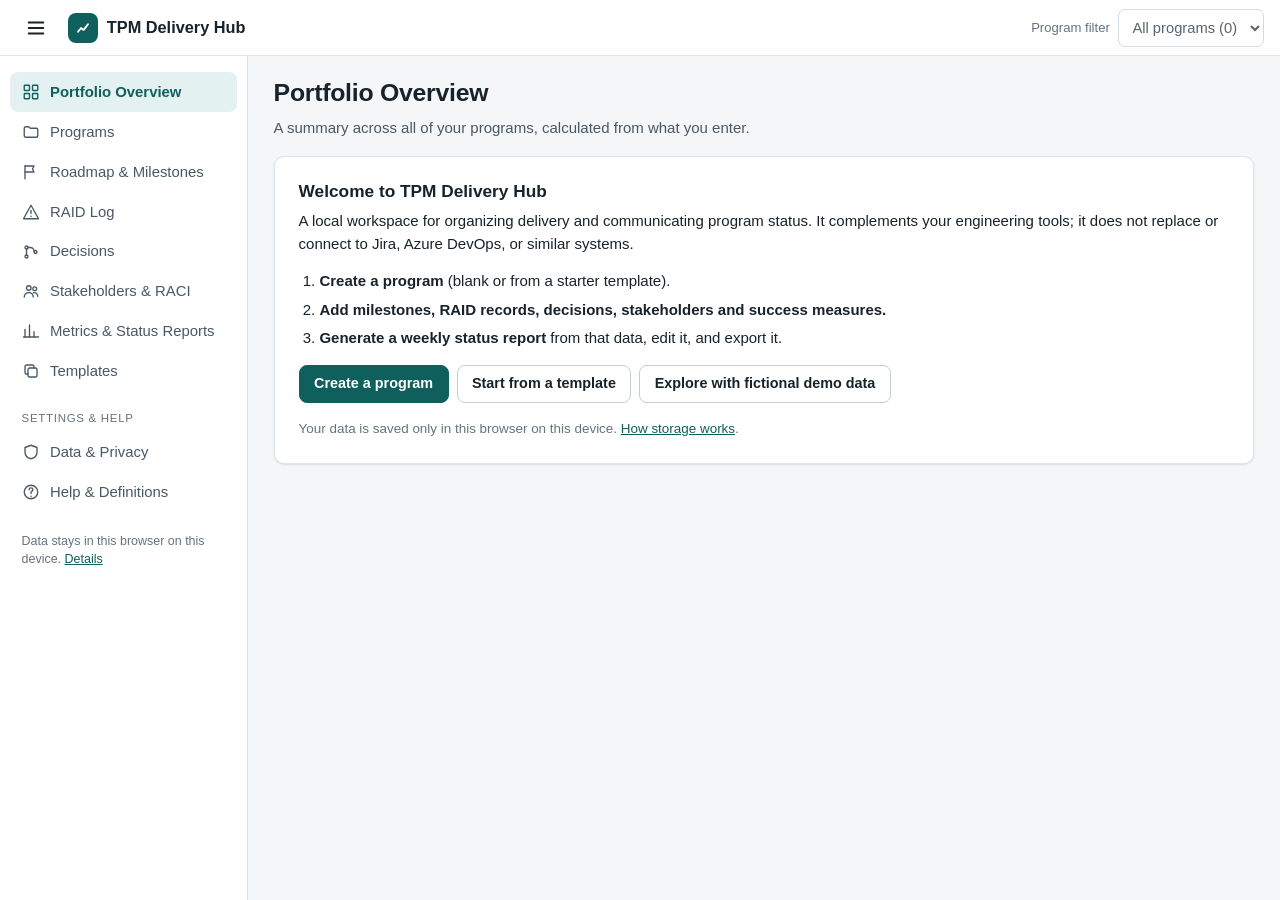
==== tpm-delivery-hub/index.html @ 1f836da0 "Add TPM Delivery Hub app Co-Authored-By: Claude Opus 5.5 <noreply@anthropic.com> Claude-Session: htt" ====
<!doctype html>
<html lang="en">
<head>
  <meta charset="utf-8">
  <meta name="viewport" content="width=device-width, initial-scale=1">
  <meta name="description" content="TPM Delivery Hub: a local-first command center for Technical Program Managers.">
  <meta http-equiv="Content-Security-Policy" content="default-src 'self'; script-src 'self'; style-src 'self'; img-src 'self' data:; connect-src 'none'; object-src 'none'; base-uri 'none'; form-action 'none'">
  <title>TPM Delivery Hub</title>
  <link rel="icon" href="data:image/svg+xml,%3Csvg xmlns='http://www.w3.org/2000/svg' viewBox='0 0 32 32'%3E%3Crect width='32' height='32' rx='7' fill='%230f5f5c'/%3E%3Cpath d='M8 22l5-6 4 3 7-9' stroke='white' stroke-width='3' fill='none' stroke-linecap='round' stroke-linejoin='round'/%3E%3C/svg%3E">
  <link rel="stylesheet" href="css/styles.css">
</head>
<body>
  <a class="skip-link" href="#main">Skip to main content</a>

  <header class="topbar">
    <button class="icon-btn menu-btn" type="button" data-action="nav-toggle" aria-controls="sidebar" aria-expanded="false" aria-label="Open navigation">
      <svg viewBox="0 0 24 24" aria-hidden="true"><path d="M4 6h16M4 12h16M4 18h16"/></svg>
    </button>
    <a class="brand" href="#/overview" aria-label="TPM Delivery Hub home">
      <span class="brand-mark" aria-hidden="true"><svg viewBox="0 0 32 32"><path d="M8 22l5-6 4 3 7-9"/></svg></span>
      <span class="brand-text">TPM Delivery Hub</span>
    </a>
    <div class="focus-picker">
      <label for="focus-select">Program filter</label>
      <select id="focus-select"></select>
    </div>
  </header>

  <div class="layout">
    <nav id="sidebar" class="sidebar" aria-label="Main">
      <ul class="nav-list" id="nav-main"></ul>
      <p class="nav-heading">Settings &amp; help</p>
      <ul class="nav-list" id="nav-secondary"></ul>
      <p class="nav-foot">Data stays in this browser on this device. <a href="#/data">Details</a></p>
    </nav>
    <div class="scrim" data-action="nav-close" hidden></div>

    <div class="content">
      <div id="banners"></div>
      <main id="main" tabindex="-1"></main>
    </div>
  </div>

  <dialog id="modal" class="modal"></dialog>
  <div id="toast" class="toast" role="status" aria-live="polite"></div>
  <div id="print-area" aria-hidden="true"></div>

  <input type="file" id="file-json" accept=".json,application/json" hidden>
  <input type="file" id="file-csv" accept=".csv,text/csv" hidden>

  <noscript><p class="noscript">TPM Delivery Hub needs JavaScript enabled.</p></noscript>
  <script type="module" src="js/app.js"></script>
</body>
</html>
---- tpm-delivery-hub/css/styles.css ----
/* TPM Delivery Hub — single stylesheet. System fonts only (no external requests). */
:root {
  --bg: #f4f6f8;
  --surface: #ffffff;
  --surface-2: #f8fafb;
  --border: #dde3e8;
  --border-strong: #c3ccd4;
  --text: #17222b;
  --text-2: #4a5864;
  --muted: #66737e;
  --accent: #0f5f5c;
  --accent-hover: #0b4a47;
  --accent-soft: #e3f1f0;
  --focus: #1a73e8;
  --ok: #17663a; --ok-bg: #e4f4ea;
  --warn: #8a5300; --warn-bg: #fdf1dc;
  --bad: #b3261e; --bad-bg: #fce8e6;
  --info: #1c5a9c; --info-bg: #e5effa;
  --neutral-bg: #edf0f3;
  --demo: #5b3fa0; --demo-bg: #efe9fb;
  --radius: 10px;
  --shadow: 0 1px 2px rgba(16, 24, 32, .06), 0 1px 3px rgba(16, 24, 32, .05);
  --sidebar-w: 248px;
  --topbar-h: 56px;
  --font: -apple-system, BlinkMacSystemFont, "Segoe UI", Roboto, "Helvetica Neue", Arial, sans-serif;
  --on-accent: #ffffff; --on-bad: #ffffff;
  --mono: ui-monospace, SFMono-Regular, Menlo, Consolas, monospace;
  color-scheme: light;
}
@media (prefers-color-scheme: dark) {
  :root:not([data-theme="light"]) {
    --bg: #0f1418; --surface: #161d22; --surface-2: #1b242a; --border: #2a353d; --border-strong: #3a4751;
    --text: #e6ecf0; --text-2: #b9c5cd; --muted: #93a1ab;
    --accent: #4fb3ac; --accent-hover: #6cc6bf; --accent-soft: #173533; --focus: #8ab4f8;
    --ok: #7fd49c; --ok-bg: #173324; --warn: #f2c26b; --warn-bg: #3a2c12; --bad: #f4a29b; --bad-bg: #3d1b19;
    --info: #9cc4f2; --info-bg: #182a3f; --neutral-bg: #242f37; --demo: #c4b1f2; --demo-bg: #2a2140;
    --shadow: none; color-scheme: dark;
    --on-accent: #0b1214; --on-bad: #1a0b0a;
  }
}
:root[data-theme="dark"] {
    --bg: #0f1418; --surface: #161d22; --surface-2: #1b242a; --border: #2a353d; --border-strong: #3a4751;
    --text: #e6ecf0; --text-2: #b9c5cd; --muted: #93a1ab;
    --accent: #4fb3ac; --accent-hover: #6cc6bf; --accent-soft: #173533; --focus: #8ab4f8;
    --ok: #7fd49c; --ok-bg: #173324; --warn: #f2c26b; --warn-bg: #3a2c12; --bad: #f4a29b; --bad-bg: #3d1b19;
    --info: #9cc4f2; --info-bg: #182a3f; --neutral-bg: #242f37; --demo: #c4b1f2; --demo-bg: #2a2140;
    --shadow: none; color-scheme: dark;
    --on-accent: #0b1214; --on-bad: #1a0b0a;
}

* { box-sizing: border-box; }
html { -webkit-text-size-adjust: 100%; }
body { margin: 0; font-family: var(--font); font-size: 15px; line-height: 1.5; color: var(--text); background: var(--bg); }
a { color: var(--accent); }
a:hover { color: var(--accent-hover); }
h1, h2, h3 { line-height: 1.25; margin: 0 0 .5rem; }
h1 { font-size: 1.55rem; font-weight: 700; letter-spacing: -.01em; }
h2 { font-size: 1.08rem; font-weight: 650; }
.h-sm { font-size: .82rem; text-transform: uppercase; letter-spacing: .04em; color: var(--muted); margin: .9rem 0 .25rem; }
p { margin: 0 0 .6rem; }
code { font-family: var(--mono); font-size: .85em; background: var(--neutral-bg); padding: .05em .35em; border-radius: 4px; }
:focus-visible { outline: 3px solid var(--focus); outline-offset: 2px; }
.sr-only { position: absolute !important; width: 1px; height: 1px; overflow: hidden; clip: rect(0 0 0 0); white-space: nowrap; }
.skip-link { position: absolute; left: -999px; top: 8px; z-index: 100; background: var(--surface); padding: .5rem .8rem; border-radius: 6px; }
.skip-link:focus { left: 8px; }
.small { font-size: .84rem; }
.muted { color: var(--muted); }
.ne { color: var(--muted); font-style: italic; }
.text-bad { color: var(--bad); }
.text-warn { color: var(--warn); }
.strong { font-weight: 600; }
.lbl { font-weight: 600; color: var(--text-2); }
.noscript { padding: 2rem; }

/* ---------- Top bar & layout ---------- */
.topbar {
  position: sticky; top: env(safe-area-inset-top, 0px); z-index: 30; height: var(--topbar-h);
  display: flex; align-items: center; gap: .75rem; padding: 0 1rem;
  background: var(--surface); border-bottom: 1px solid var(--border);
}
.brand { display: flex; align-items: center; gap: .55rem; text-decoration: none; color: var(--text); font-weight: 700; font-size: 1.02rem; white-space: nowrap; }
.brand-mark { width: 30px; height: 30px; border-radius: 8px; background: var(--accent); display: grid; place-items: center; }
.brand-mark svg { width: 20px; height: 20px; fill: none; stroke: var(--on-accent); stroke-width: 3; stroke-linecap: round; stroke-linejoin: round; }
.focus-picker { margin-left: auto; display: flex; align-items: center; gap: .5rem; min-width: 0; }
.focus-picker label { font-size: .82rem; color: var(--muted); white-space: nowrap; }
.focus-picker select { max-width: 320px; }
.menu-btn { display: none; }

.layout { display: flex; min-height: calc(100vh - var(--topbar-h)); }
.sidebar {
  width: var(--sidebar-w); flex: 0 0 var(--sidebar-w);
  background: var(--surface); border-right: 1px solid var(--border);
  padding: 1rem .65rem; position: sticky; top: var(--topbar-h); height: calc(100vh - var(--topbar-h)); overflow-y: auto;
}
.nav-list { list-style: none; margin: 0; padding: 0; }
.nav-link {
  display: flex; align-items: center; gap: .65rem; padding: .55rem .7rem; border-radius: 8px;
  color: var(--text-2); text-decoration: none; font-weight: 520; font-size: .93rem;
}
.nav-link svg { width: 18px; height: 18px; flex: none; fill: none; stroke: currentColor; stroke-width: 1.8; stroke-linecap: round; stroke-linejoin: round; }
.nav-link:hover { background: var(--surface-2); color: var(--text); }
.nav-link[aria-current="page"] { background: var(--accent-soft); color: var(--accent); font-weight: 650; }
.nav-heading { margin: 1.2rem .7rem .3rem; font-size: .72rem; text-transform: uppercase; letter-spacing: .06em; color: var(--muted); }
.nav-foot { margin: 1.2rem .7rem 0; font-size: .78rem; color: var(--muted); }
.scrim { display: none; }

.content { flex: 1; min-width: 0; }
main { padding: 1.4rem 1.6rem 3rem; max-width: 1400px; }
main:focus { outline: none; }
main h1:focus { outline: none; }

/* ---------- Banners ---------- */
.banner { display: flex; align-items: center; justify-content: space-between; gap: 1rem; flex-wrap: wrap; padding: .6rem 1.6rem; font-size: .9rem; border-bottom: 1px solid var(--border); }
.banner.demo { background: var(--demo-bg); color: var(--text); }
.banner.bad { background: var(--bad-bg); color: var(--bad); }

/* ---------- Page header ---------- */
.page-head { display: flex; align-items: flex-start; justify-content: space-between; gap: 1rem; flex-wrap: wrap; margin-bottom: 1rem; }
.page-sub { color: var(--text-2); margin: .2rem 0 0; max-width: 70ch; }
.page-actions, .btn-row { display: flex; flex-wrap: wrap; gap: .5rem; align-items: center; }
.breadcrumb { font-size: .85rem; color: var(--muted); margin-top: -.5rem; }
.focus-note { background: var(--info-bg); color: var(--text); border-radius: 8px; padding: .5rem .8rem; font-size: .9rem; }
.callout { background: var(--accent-soft); border-left: 4px solid var(--accent); border-radius: 6px; padding: .7rem .9rem; margin-bottom: 1rem; font-size: .92rem; }

/* ---------- Buttons ---------- */
.btn {
  display: inline-flex; align-items: center; justify-content: center; gap: .35rem;
  min-height: 38px; padding: .45rem .9rem; border-radius: 8px; border: 1px solid var(--border-strong);
  background: var(--surface); color: var(--text); font: inherit; font-weight: 600; font-size: .9rem;
  cursor: pointer; text-decoration: none; white-space: nowrap;
}
.btn:hover { background: var(--surface-2); color: var(--text); }
.btn.primary { background: var(--accent); border-color: var(--accent); color: var(--on-accent); }
.btn.primary:hover { background: var(--accent-hover); border-color: var(--accent-hover); color: var(--on-accent); }
.btn.ghost { background: transparent; }
.btn.danger { background: var(--bad); border-color: var(--bad); color: var(--on-bad); }
.btn.danger-ghost { background: transparent; color: var(--bad); border-color: transparent; }
.btn.danger-ghost:hover { background: var(--bad-bg); color: var(--bad); }
.btn.small { min-height: 32px; padding: .3rem .65rem; font-size: .84rem; }
.icon-btn { display: inline-grid; place-items: center; width: 40px; height: 40px; border: 0; background: transparent; color: var(--text); border-radius: 8px; cursor: pointer; }
.icon-btn:hover { background: var(--surface-2); }
.icon-btn svg { width: 22px; height: 22px; fill: none; stroke: currentColor; stroke-width: 2; stroke-linecap: round; }
.link, .link-btn { background: none; border: 0; padding: 0; color: var(--accent); font: inherit; cursor: pointer; text-align: left; text-decoration: underline; text-decoration-color: transparent; text-underline-offset: 2px; }
.link:hover, .link-btn:hover { text-decoration-color: currentColor; }
.link-btn { text-decoration: underline; }

/* ---------- Cards & grids ---------- */
.card { background: var(--surface); border: 1px solid var(--border); border-radius: var(--radius); padding: 1rem 1.1rem; box-shadow: var(--shadow); margin-bottom: 1rem; }
.card > :last-child { margin-bottom: 0; }
.card-grid { display: grid; grid-template-columns: repeat(auto-fill, minmax(300px, 1fr)); gap: 1rem; }
.card-grid .card { margin: 0; display: flex; flex-direction: column; gap: .55rem; }
.card-actions { display: flex; gap: .5rem; flex-wrap: wrap; margin-top: auto; padding-top: .4rem; }
.two-col { display: grid; grid-template-columns: 1fr 1fr; gap: 1rem; }
.two-col .card { margin-bottom: 0; }
.two-col + .card, .two-col + section { margin-top: 1rem; }
.panel-grid { display: grid; grid-template-columns: repeat(auto-fit, minmax(340px, 1fr)); gap: 1rem; }
.panel-grid .card { margin: 0; }
.panel-head { display: flex; align-items: center; justify-content: space-between; gap: .75rem; flex-wrap: wrap; margin-bottom: .3rem; }
.panel-head h2 { margin: 0; }
.panel-def { font-size: .8rem; color: var(--muted); margin-bottom: .5rem; }
.panel-empty { color: var(--muted); font-size: .92rem; padding: .3rem 0; }
.program-card-head { display: flex; justify-content: space-between; align-items: flex-start; gap: .5rem; }
.program-card-head h2 { margin: 0; font-size: 1.05rem; }
.program-card-head h2 a { color: var(--text); text-decoration: none; }
.program-card-head h2 a:hover { color: var(--accent); text-decoration: underline; }
.reason { color: var(--text-2); font-size: .9rem; margin: 0; }
.template-card details ul { margin: .2rem 0 .4rem; padding-left: 1.1rem; font-size: .9rem; }
.template-card summary { cursor: pointer; font-weight: 600; color: var(--accent); font-size: .9rem; }

/* ---------- KPIs ---------- */
.kpis { list-style: none; margin: 0 0 1rem; padding: 0; display: grid; grid-template-columns: repeat(auto-fill, minmax(190px, 1fr)); gap: .75rem; }
.kpi { background: var(--surface); border: 1px solid var(--border); border-radius: var(--radius); box-shadow: var(--shadow); border-top: 4px solid var(--border-strong); }
.kpi:first-child { grid-column: span 2; }
.kpi.tone-bad { border-top-color: var(--bad); }
.kpi.tone-warn { border-top-color: var(--warn); }
.kpi-btn, .kpi-static { display: flex; flex-direction: column; gap: .15rem; width: 100%; height: 100%; text-align: left; padding: .8rem .9rem; background: none; border: 0; color: inherit; font: inherit; border-radius: var(--radius); }
.kpi-btn { cursor: pointer; }
.kpi-btn:hover { background: var(--surface-2); }
.kpi-num { font-size: 1.9rem; font-weight: 750; line-height: 1.1; }
.tone-bad .kpi-num { color: var(--bad); }
.tone-warn .kpi-num { color: var(--warn); }
.kpi-label { font-weight: 650; font-size: .92rem; }
.kpi-def { font-size: .78rem; color: var(--muted); }
.health-row { display: flex; flex-wrap: wrap; gap: .4rem .9rem; margin: .35rem 0; }
.health-count { font-size: .9rem; display: inline-flex; align-items: baseline; gap: .3rem; }
.health-count b { font-size: 1.6rem; }
.health-count.health-ok b { color: var(--ok); }
.health-count.health-warn b { color: var(--warn); }
.health-count.health-bad b { color: var(--bad); }

/* ---------- Lists ---------- */
.list { list-style: none; margin: 0; padding: 0; }
.list-row { display: flex; justify-content: space-between; align-items: flex-start; gap: .75rem; padding: .55rem 0; border-top: 1px solid var(--border); }
.list-row:first-child { border-top: 0; }
.list-row.overdue { box-shadow: inset 3px 0 0 var(--bad); padding-left: .6rem; }
.list-row.upcoming { box-shadow: inset 3px 0 0 var(--warn); padding-left: .6rem; }
.row-meta { display: flex; flex-wrap: wrap; gap: .35rem; align-items: center; justify-content: flex-end; flex: none; max-width: 50%; }
.measure-val { flex-direction: column; align-items: flex-end; gap: 0; }
.mini-stats { list-style: none; padding: 0; margin: .3rem 0 0; display: flex; flex-wrap: wrap; gap: .4rem; }
.mini-stats li { background: var(--surface-2); border: 1px solid var(--border); border-radius: 999px; padding: .15rem .65rem; font-size: .82rem; }
.mini-stats li a { color: inherit; text-decoration: none; }
.mini-stats li a:hover { text-decoration: underline; }
.mini-stats li.bad { background: var(--bad-bg); color: var(--bad); border-color: transparent; }
.mini-stats li.warn { background: var(--warn-bg); color: var(--warn); border-color: transparent; }
ul.plain { padding-left: 1.2rem; margin: 0 0 .6rem; }
ul.plain li { margin-bottom: .3rem; }
.steps { padding-left: 1.3rem; }
.steps li { margin-bottom: .35rem; }

/* ---------- Facts ---------- */
.facts { display: grid; grid-template-columns: repeat(auto-fill, minmax(220px, 1fr)); gap: .7rem 1.2rem; margin: .7rem 0; }
.facts dt { font-size: .76rem; text-transform: uppercase; letter-spacing: .04em; color: var(--muted); }
.facts dd { margin: .1rem 0 0; }
.facts.compact { grid-template-columns: repeat(3, minmax(0, 1fr)); gap: .4rem .8rem; margin: .2rem 0; font-size: .88rem; }
.facts.compact dd { overflow-wrap: anywhere; }
.status-line { display: flex; align-items: flex-start; gap: .6rem; flex-wrap: wrap; font-size: .98rem; }

/* ---------- Badges, tags, flags ---------- */
.badge { display: inline-flex; align-items: center; gap: .3rem; padding: .12rem .55rem; border-radius: 999px; font-size: .8rem; font-weight: 650; white-space: nowrap; background: var(--neutral-bg); color: var(--text-2); }
.health-ok { background: var(--ok-bg); color: var(--ok); }
.health-warn { background: var(--warn-bg); color: var(--warn); }
.health-bad { background: var(--bad-bg); color: var(--bad); }
.health-none { background: var(--neutral-bg); color: var(--muted); }
.health-count.health-ok, .health-count.health-warn, .health-count.health-bad, .health-count.health-none { background: none; }
.s-ok { background: var(--ok-bg); color: var(--ok); }
.s-info { background: var(--info-bg); color: var(--info); }
.s-warn { background: var(--warn-bg); color: var(--warn); }
.s-bad { background: var(--bad-bg); color: var(--bad); }
.s-muted { background: var(--neutral-bg); color: var(--muted); }
.lvl-high { background: var(--bad-bg); color: var(--bad); }
.lvl-medium { background: var(--warn-bg); color: var(--warn); }
.lvl-low { background: var(--neutral-bg); color: var(--text-2); }
.tag { display: inline-block; padding: .05rem .45rem; border-radius: 5px; font-size: .72rem; font-weight: 650; background: var(--neutral-bg); color: var(--text-2); vertical-align: middle; white-space: nowrap; }
.tag.demo { background: var(--demo-bg); color: var(--demo); }
.tag.raid-risk { background: var(--warn-bg); color: var(--warn); }
.tag.raid-issue { background: var(--bad-bg); color: var(--bad); }
.tag.raid-assumption { background: var(--info-bg); color: var(--info); }
.tag.raid-dependency { background: var(--demo-bg); color: var(--demo); }
.flag { display: inline-block; font-size: .74rem; font-weight: 700; padding: .05rem .45rem; border-radius: 5px; white-space: nowrap; }
.flag-overdue { background: var(--bad); color: var(--on-bad); }
.flag-soon { background: var(--warn-bg); color: var(--warn); border: 1px solid currentColor; }
.dep-warn { margin-top: .25rem; font-size: .8rem; color: var(--warn); }
.chips { display: inline-flex; flex-wrap: wrap; gap: .25rem; }
.chip { background: var(--surface-2); border: 1px solid var(--border); border-radius: 999px; padding: 0 .5rem; font-size: .8rem; white-space: nowrap; }
.count-pill { display: inline-block; min-width: 1.3rem; padding: 0 .35rem; border-radius: 999px; font-size: .72rem; text-align: center; background: var(--neutral-bg); }
.count-pill.bad { background: var(--bad); color: var(--on-bad); }

/* ---------- Toolbars & filters ---------- */
.toolbar { display: flex; flex-wrap: wrap; gap: .6rem .75rem; align-items: flex-end; background: var(--surface); border: 1px solid var(--border); border-radius: var(--radius); padding: .75rem .85rem; margin-bottom: .75rem; }
.filter { display: flex; flex-direction: column; gap: .2rem; min-width: 140px; }
.filter label { font-size: .76rem; font-weight: 650; color: var(--text-2); }
.filter.search { flex: 1 1 220px; }
.filter-btns { flex-direction: row; align-items: center; gap: .4rem; min-width: 0; margin-left: auto; }
.subbar { display: flex; justify-content: space-between; align-items: center; gap: .6rem; flex-wrap: wrap; margin-bottom: .5rem; }
.result-count { font-size: .86rem; color: var(--text-2); margin: .2rem 0 .6rem; }
.legend { margin-top: .8rem; color: var(--text-2); }
.seg { display: inline-flex; border: 1px solid var(--border-strong); border-radius: 8px; overflow: hidden; }
.seg-btn { border: 0; background: var(--surface); padding: .4rem .8rem; font: inherit; font-size: .86rem; font-weight: 600; color: var(--text-2); cursor: pointer; min-height: 34px; }
.seg-btn + .seg-btn { border-left: 1px solid var(--border-strong); }
.seg-btn[aria-pressed="true"] { background: var(--accent); color: var(--on-accent); }
.tabs { display: flex; gap: .25rem; border-bottom: 1px solid var(--border); margin-bottom: 1rem; overflow-x: auto; }
.tabs [role="tab"] { border: 0; background: none; font: inherit; font-weight: 600; color: var(--text-2); padding: .6rem .9rem; border-bottom: 3px solid transparent; cursor: pointer; white-space: nowrap; }
.tabs [role="tab"][aria-selected="true"] { color: var(--accent); border-bottom-color: var(--accent); }

input, select, textarea { font: inherit; font-size: .92rem; color: var(--text); background: var(--surface); border: 1px solid var(--border-strong); border-radius: 7px; padding: .45rem .6rem; min-height: 38px; width: 100%; }
textarea { resize: vertical; line-height: 1.45; }
input[type="checkbox"] { width: auto; min-height: 0; accent-color: var(--accent); }
input:focus, select:focus, textarea:focus { border-color: var(--focus); }
[aria-invalid="true"] { border-color: var(--bad); }

/* ---------- Tables ---------- */
.table-wrap { overflow-x: auto; background: var(--surface); border: 1px solid var(--border); border-radius: var(--radius); }
.card .table-wrap { border: 0; border-radius: 0; margin: 0 -1.1rem; }
table.data { width: 100%; border-collapse: collapse; font-size: .89rem; }
table.data th, table.data td { padding: .6rem .7rem; text-align: left; vertical-align: top; border-bottom: 1px solid var(--border); }
table.data thead th { background: var(--surface-2); font-size: .76rem; text-transform: uppercase; letter-spacing: .03em; color: var(--text-2); font-weight: 700; white-space: nowrap; position: sticky; top: 0; }
table.data tbody th { font-weight: 500; }
table.data tbody tr:last-child > * { border-bottom: 0; }
table.data tbody tr:hover > * { background: var(--surface-2); }
table.data td.num { text-align: right; font-variant-numeric: tabular-nums; }
.th-sort { display: inline-flex; align-items: center; gap: .3rem; background: none; border: 0; padding: 0; font: inherit; color: inherit; text-transform: inherit; letter-spacing: inherit; cursor: pointer; }
.sort-ind { font-size: .7rem; opacity: .7; }
tr.overdue > :first-child { box-shadow: inset 4px 0 0 var(--bad); }
tr.upcoming > :first-child { box-shadow: inset 4px 0 0 var(--warn); }
tr.closed { opacity: .72; }
tr.high > :first-child { box-shadow: inset 4px 0 0 var(--bad); }
tr.pending > :first-child { box-shadow: inset 4px 0 0 var(--warn); }
tr.raci-gap > * { background: var(--bad-bg); }
.items-table td:first-child, .items-table th:first-child { min-width: 240px; }
.progress-line { display: flex; align-items: center; gap: .4rem; margin-top: .2rem; }
meter { width: 90px; height: 10px; }

/* ---------- Timeline ---------- */
.timeline { list-style: none; margin: 0; padding: 0; }
.tl-month { margin-bottom: 1.1rem; }
.tl-head { font-size: 1rem; padding-bottom: .3rem; border-bottom: 2px solid var(--border); margin-bottom: .5rem; }
.tl-month.current .tl-head { border-bottom-color: var(--accent); }
.tl-items { list-style: none; padding: 0; margin: 0; display: grid; gap: .45rem; }
.tl-item { display: grid; grid-template-columns: 110px 1fr auto; gap: .75rem; align-items: start; background: var(--surface); border: 1px solid var(--border); border-left: 4px solid var(--border-strong); border-radius: 8px; padding: .55rem .75rem; }
.tl-item.kind-milestone { border-left-color: var(--accent); }
.tl-item.overdue { border-left-color: var(--bad); }
.tl-item.upcoming { border-left-color: var(--warn); }
.tl-item.closed { opacity: .7; }
.tl-date { font-weight: 650; font-size: .86rem; color: var(--text-2); }

/* ---------- Definitions ---------- */
.defs summary { cursor: pointer; font-weight: 650; }
.def-grid { display: grid; grid-template-columns: repeat(auto-fit, minmax(220px, 1fr)); gap: .8rem; margin: .8rem 0 0; }
.def-grid dt, .def-list dt { font-weight: 700; }
.def-grid dd, .def-list dd { margin: .15rem 0 0; color: var(--text-2); font-size: .9rem; }
.def-list > div { padding: .55rem 0; border-top: 1px solid var(--border); display: grid; grid-template-columns: minmax(160px, 220px) 1fr; gap: 1rem; }
.def-list > div:first-child { border-top: 0; }
.raci-legend { display: grid; grid-template-columns: repeat(auto-fit, minmax(200px, 1fr)); gap: .6rem; margin: 0 0 1rem; }
.raci-legend > div { background: var(--surface); border: 1px solid var(--border); border-radius: 8px; padding: .5rem .7rem; }
.raci-legend dt { font-weight: 700; display: flex; align-items: center; gap: .4rem; }
.raci-legend dd { margin: .1rem 0 0; font-size: .85rem; color: var(--text-2); }
.raci-key { display: inline-grid; place-items: center; width: 1.5rem; height: 1.5rem; border-radius: 5px; font-size: .8rem; color: var(--on-accent); background: var(--accent); }
.raci-key.a { background: var(--bad); }
.raci-key.c { background: var(--info); }
.raci-key.i { background: var(--muted); }
.raci-table abbr { text-decoration: none; }
.count-grid { display: grid; grid-template-columns: repeat(auto-fill, minmax(150px, 1fr)); gap: .5rem; margin: 0; }
.count-grid > div { background: var(--surface-2); border-radius: 8px; padding: .5rem .7rem; }
.count-grid dt { font-size: .8rem; color: var(--muted); }
.count-grid dd { margin: 0; font-size: 1.3rem; font-weight: 700; }

/* ---------- Empty states & welcome ---------- */
.empty { text-align: center; background: var(--surface); border: 1px dashed var(--border-strong); border-radius: var(--radius); padding: 2rem 1.2rem; margin-bottom: 1rem; }
.empty-title { font-size: 1.1rem; }
.empty p { color: var(--text-2); max-width: 60ch; margin-left: auto; margin-right: auto; }
.empty-actions { display: flex; flex-wrap: wrap; gap: .5rem; justify-content: center; margin-top: .8rem; }
.welcome { padding: 1.5rem; }
.welcome .empty-actions { justify-content: flex-start; margin: 1rem 0; }

/* ---------- Report editor ---------- */
.report-editor { border-color: var(--accent); }
.hint { background: var(--info-bg); border-radius: 8px; padding: .55rem .75rem; font-size: .88rem; }
.report-actions { margin-top: .8rem; }
.danger-zone { border-color: var(--bad); }
.inline-form { display: flex; gap: .8rem; align-items: flex-end; flex-wrap: wrap; }
.inline-form .field { max-width: 360px; }

/* ---------- Forms (modal) ---------- */
.modal { width: min(760px, calc(100vw - 2rem)); max-height: calc(100vh - 2rem); padding: 0; border: 1px solid var(--border); border-radius: 12px; background: var(--surface); color: var(--text); box-shadow: 0 20px 50px rgba(0, 0, 0, .25); }
.modal::backdrop { background: rgba(10, 16, 22, .5); }
.modal form { display: flex; flex-direction: column; max-height: calc(100vh - 2rem); }
.modal-head { display: flex; justify-content: space-between; align-items: center; gap: 1rem; padding: .85rem 1.1rem; border-bottom: 1px solid var(--border); }
.modal-head h2 { margin: 0; font-size: 1.12rem; }
.modal-body { padding: 1rem 1.1rem; overflow-y: auto; }
.modal-intro { color: var(--text-2); font-size: .9rem; }
.modal-foot { display: flex; align-items: center; gap: .5rem; padding: .75rem 1.1rem; border-top: 1px solid var(--border); background: var(--surface-2); flex-wrap: wrap; }
.spacer { flex: 1; }
.form-grid { display: grid; grid-template-columns: 1fr 1fr; gap: .85rem 1rem; }
.field { display: flex; flex-direction: column; gap: .25rem; min-width: 0; }
.field.full, fieldset.field.full { grid-column: 1 / -1; }
.field > label, fieldset.field > legend { font-weight: 650; font-size: .86rem; }
fieldset.field { border: 1px solid var(--border); border-radius: 8px; padding: .55rem .75rem .7rem; margin: 0; }
fieldset.field legend { padding: 0 .3rem; }
.help { font-size: .78rem; color: var(--muted); margin: 0; }
.req { color: var(--bad); }
.req-note { margin-top: .8rem; }
.form-error { background: var(--bad-bg); color: var(--bad); border-radius: 8px; padding: .55rem .75rem; margin-bottom: .8rem; font-weight: 600; font-size: .9rem; }
.check-list { display: grid; gap: .3rem; max-height: 180px; overflow-y: auto; padding: .2rem 0; }
.check-list.compact { grid-template-columns: repeat(auto-fill, minmax(210px, 1fr)); max-height: 150px; margin-bottom: .4rem; }
.check { display: flex; align-items: flex-start; gap: .45rem; font-size: .9rem; cursor: pointer; }
.check input { margin-top: .25rem; width: 16px; height: 16px; }
.checkbox-field { justify-content: center; }
.info-box { background: var(--surface-2); border-radius: 8px; padding: .6rem .8rem; }

/* ---------- Toast ---------- */
.toast { position: fixed; left: 50%; bottom: 1.2rem; transform: translate(-50%, 1rem); opacity: 0; pointer-events: none; z-index: 200; background: var(--text); color: var(--surface); padding: .7rem 1rem; border-radius: 10px; font-size: .9rem; font-weight: 600; max-width: min(560px, calc(100vw - 2rem)); box-shadow: 0 8px 24px rgba(0, 0, 0, .25); transition: opacity .2s, transform .2s; }
.toast.show { opacity: 1; transform: translate(-50%, 0); }
.toast-warn { background: var(--warn); color: var(--on-bad); }
.toast-bad { background: var(--bad); color: var(--on-bad); }

#print-area { display: none; }

/* ---------- Responsive ---------- */
@media (max-width: 1080px) {
  .kpi:first-child { grid-column: auto; }
}
@media (max-width: 900px) {
  .menu-btn { display: inline-grid; }
  .sidebar {
    position: fixed; top: var(--topbar-h); left: 0; bottom: 0; height: auto; z-index: 40;
    transform: translateX(-105%); transition: transform .2s ease; box-shadow: 4px 0 20px rgba(0, 0, 0, .18);
    visibility: hidden;
  }
  body.nav-open .sidebar { transform: none; visibility: visible; }
  body.nav-open .scrim { display: block; position: fixed; inset: var(--topbar-h) 0 0 0; background: rgba(10, 16, 22, .45); z-index: 35; }
  main { padding: 1rem 1rem 3rem; }
  .banner { padding: .6rem 1rem; }
  .two-col { grid-template-columns: 1fr; }
  .two-col .card { margin-bottom: 0; }
}
@media (max-width: 700px) {
  body { font-size: 15px; }
  h1 { font-size: 1.3rem; }
  .topbar { gap: .4rem; padding: 0 .5rem; }
  .brand-text { display: none; }
  .focus-picker label { display: none; }
  .focus-picker select { max-width: 62vw; }
  .page-actions { width: 100%; }
  .kpis { grid-template-columns: 1fr 1fr; }
  .kpi:first-child { grid-column: 1 / -1; }
  .kpi-num { font-size: 1.6rem; }
  .panel-grid, .card-grid { grid-template-columns: 1fr; }
  .facts.compact { grid-template-columns: 1fr 1fr; }
  .form-grid { grid-template-columns: 1fr; }
  .modal { width: 100vw; max-width: 100vw; max-height: 100dvh; height: 100dvh; margin: 0; border-radius: 0; }
  .modal form { max-height: 100dvh; height: 100%; }
  .modal-body { flex: 1; }
  .filter { min-width: calc(50% - .4rem); flex: 1 1 calc(50% - .4rem); }
  .filter.search { flex-basis: 100%; }
  .filter-btns { margin-left: 0; flex-basis: 100%; }
  .def-list > div { grid-template-columns: 1fr; gap: .2rem; }
  .tl-item { grid-template-columns: 1fr; gap: .3rem; }
  .list-row { flex-direction: column; }
  .row-meta { max-width: none; justify-content: flex-start; }
  .measure-val { align-items: flex-start; }

  /* Tables become stacked cards */
  .table-wrap { background: transparent; border: 0; overflow: visible; }
  .card .table-wrap { margin: 0; }
  table.data, table.data tbody, table.data tr, table.data th, table.data td { display: block; width: 100%; }
  table.data thead { position: absolute; width: 1px; height: 1px; overflow: hidden; clip: rect(0 0 0 0); }
  table.data caption { display: none; }
  table.data tr { background: var(--surface); border: 1px solid var(--border); border-radius: 10px; margin-bottom: .6rem; padding: .35rem .2rem; }
  table.data tbody tr:hover > * { background: transparent; }
  table.data tbody tr > * { border: 0; padding: .3rem .7rem; }
  table.data td::before, table.data tbody th::before { content: attr(data-label); display: block; font-size: .7rem; text-transform: uppercase; letter-spacing: .04em; color: var(--muted); font-weight: 700; }
  table.data td:has(> .muted:only-child) { display: none; }
  table.data td.num { text-align: left; }
  tr.overdue, tr.high { box-shadow: inset 4px 0 0 var(--bad); }
  tr.upcoming, tr.pending { box-shadow: inset 4px 0 0 var(--warn); }
  tr.overdue > :first-child, tr.upcoming > :first-child, tr.high > :first-child, tr.pending > :first-child { box-shadow: none; }
  tr.raci-gap { background: var(--bad-bg); }
  tr.raci-gap > * { background: transparent; }
  .items-table td:first-child, .items-table th:first-child { min-width: 0; }
}

/* ---------- Print (status report) ---------- */
@media print {
  body.printing > *:not(#print-area) { display: none !important; }
  body.printing #print-area { display: block; color: #000; font-size: 11pt; line-height: 1.45; }
  #print-area h1 { font-size: 18pt; margin-bottom: 8pt; }
  #print-area h2 { font-size: 13pt; margin: 14pt 0 4pt; border-bottom: 1px solid #999; padding-bottom: 2pt; }
  #print-area ul { margin: 0 0 6pt 16pt; padding: 0; }
  #print-area p { margin: 0 0 6pt; }
  body:not(.printing) .topbar, body:not(.printing) .sidebar, body:not(.printing) .toolbar { display: none; }
}
@media (prefers-reduced-motion: reduce) {
  * { transition: none !important; }
}
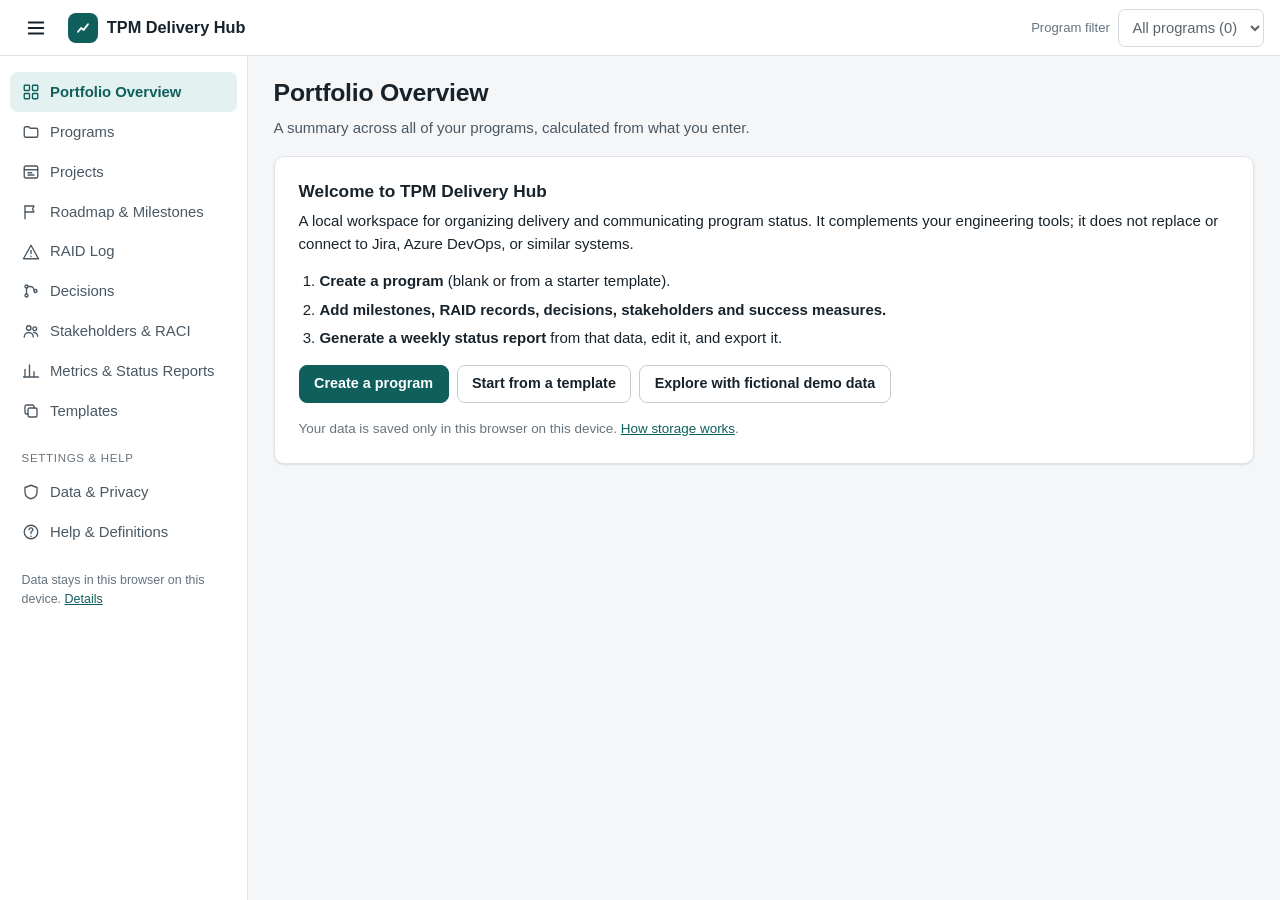
==== commit 5f3f5649: "TPM Delivery Hub: version file links so updates show right away Co-Authored-By: Claude Opus 5.5 <nor" ====
--- a/tpm-delivery-hub/index.html
+++ b/tpm-delivery-hub/index.html
@@ -7,7 +7,7 @@
   <meta http-equiv="Content-Security-Policy" content="default-src 'self'; script-src 'self'; style-src 'self'; img-src 'self' data:; connect-src 'none'; object-src 'none'; base-uri 'none'; form-action 'none'">
   <title>TPM Delivery Hub</title>
   <link rel="icon" href="data:image/svg+xml,%3Csvg xmlns='http://www.w3.org/2000/svg' viewBox='0 0 32 32'%3E%3Crect width='32' height='32' rx='7' fill='%230f5f5c'/%3E%3Cpath d='M8 22l5-6 4 3 7-9' stroke='white' stroke-width='3' fill='none' stroke-linecap='round' stroke-linejoin='round'/%3E%3C/svg%3E">
-  <link rel="stylesheet" href="css/styles.css">
+  <link rel="stylesheet" href="css/styles.css?v=1791994907">
 </head>
 <body>
   <a class="skip-link" href="#main">Skip to main content</a>
@@ -49,6 +49,6 @@
   <input type="file" id="file-csv" accept=".csv,text/csv" hidden>
 
   <noscript><p class="noscript">TPM Delivery Hub needs JavaScript enabled.</p></noscript>
-  <script type="module" src="js/app.js"></script>
+  <script type="module" src="js/app.js?v=1791994907"></script>
 </body>
 </html>
--- a/tpm-delivery-hub/css/styles.css
+++ b/tpm-delivery-hub/css/styles.css
@@ -452,3 +452,5 @@
 @media (prefers-reduced-motion: reduce) {
   * { transition: none !important; }
 }
+.link-plain { background: none; border: 0; padding: 0; font: inherit; color: inherit; cursor: pointer; }
+.link-plain:hover { text-decoration: underline; }
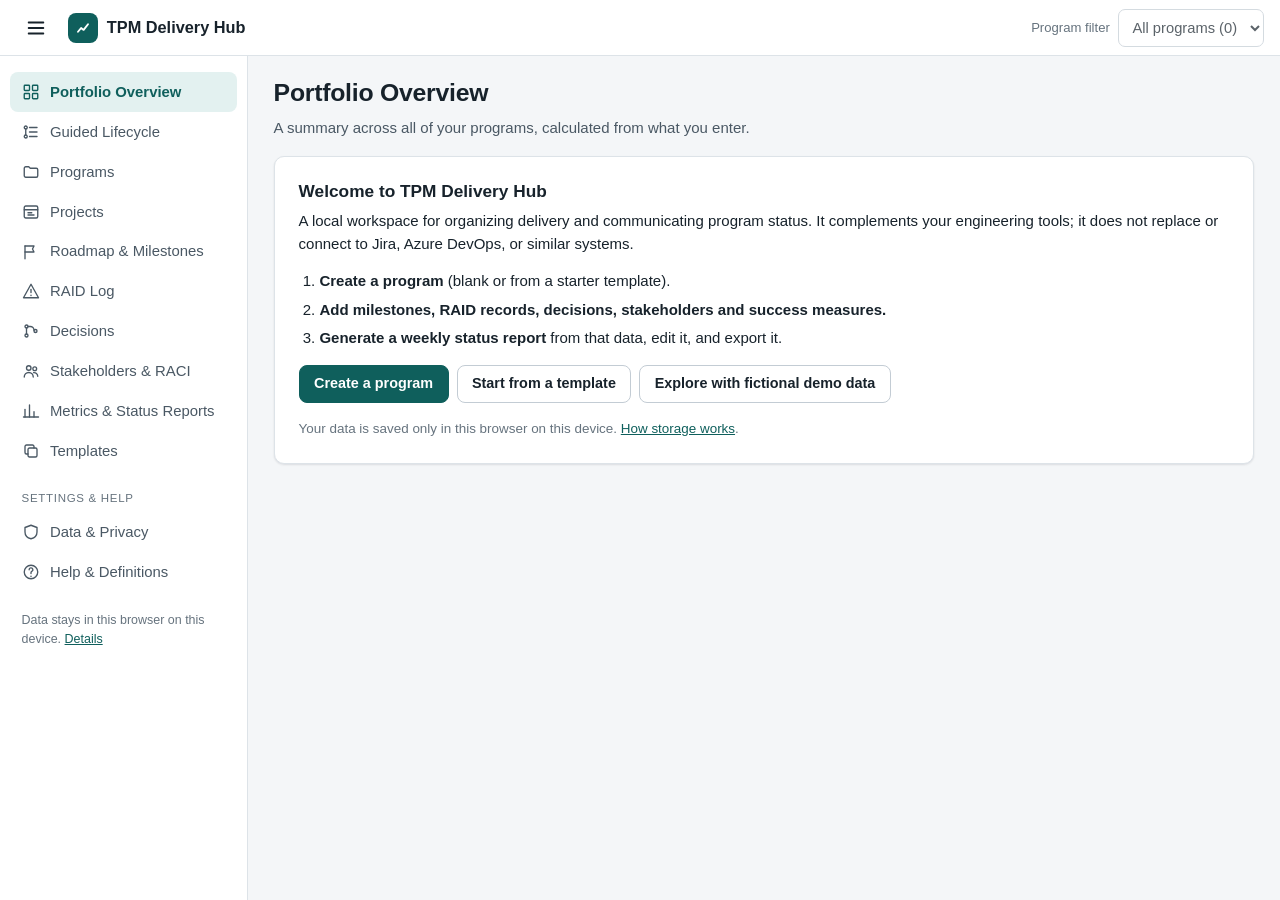
==== commit b6825c83: "TPM Delivery Hub: add Guided Lifecycle Co-Authored-By: Claude Opus 5.5 <noreply@anthropic.com> Claud" ====
--- a/tpm-delivery-hub/index.html
+++ b/tpm-delivery-hub/index.html
@@ -7,7 +7,7 @@
   <meta http-equiv="Content-Security-Policy" content="default-src 'self'; script-src 'self'; style-src 'self'; img-src 'self' data:; connect-src 'none'; object-src 'none'; base-uri 'none'; form-action 'none'">
   <title>TPM Delivery Hub</title>
   <link rel="icon" href="data:image/svg+xml,%3Csvg xmlns='http://www.w3.org/2000/svg' viewBox='0 0 32 32'%3E%3Crect width='32' height='32' rx='7' fill='%230f5f5c'/%3E%3Cpath d='M8 22l5-6 4 3 7-9' stroke='white' stroke-width='3' fill='none' stroke-linecap='round' stroke-linejoin='round'/%3E%3C/svg%3E">
-  <link rel="stylesheet" href="css/styles.css?v=1791994907">
+  <link rel="stylesheet" href="css/styles.css?v=1791999075">
 </head>
 <body>
   <a class="skip-link" href="#main">Skip to main content</a>
@@ -49,6 +49,6 @@
   <input type="file" id="file-csv" accept=".csv,text/csv" hidden>
 
   <noscript><p class="noscript">TPM Delivery Hub needs JavaScript enabled.</p></noscript>
-  <script type="module" src="js/app.js?v=1791994907"></script>
+  <script type="module" src="js/app.js?v=1791999075"></script>
 </body>
 </html>
--- a/tpm-delivery-hub/css/styles.css
+++ b/tpm-delivery-hub/css/styles.css
@@ -454,3 +454,49 @@
 }
 .link-plain { background: none; border: 0; padding: 0; font: inherit; color: inherit; cursor: pointer; }
 .link-plain:hover { text-decoration: underline; }
+
+/* ---------- Guided lifecycle ---------- */
+.section-title { font-size: 1.15rem; margin: 1.4rem 0 .6rem; }
+.h-card { margin: 0; font-size: 1.05rem; }
+.eyebrow { margin: 0 0 .2rem; font-size: .76rem; text-transform: uppercase; letter-spacing: .06em; color: var(--muted); font-weight: 700; }
+.phase-nav { overflow-x: auto; margin-bottom: 1rem; padding-bottom: .2rem; }
+.phase-steps { list-style: none; margin: 0; padding: 0; display: grid; grid-template-columns: repeat(8, minmax(118px, 1fr)); gap: .4rem; }
+.phase-step a { display: grid; gap: .1rem; height: 100%; padding: .55rem .6rem; border: 1px solid var(--border); border-radius: 8px; background: var(--surface); color: var(--text); text-decoration: none; border-top: 4px solid var(--border-strong); }
+.phase-step a:hover { background: var(--surface-2); }
+.phase-step a[aria-current="step"] { border-color: var(--accent); box-shadow: inset 0 0 0 1px var(--accent); background: var(--accent-soft); }
+.phase-step.all-done a { border-top-color: var(--ok); }
+.phase-step.has-blocked a { border-top-color: var(--bad); }
+.phase-step.is-current .ps-n { background: var(--accent); color: var(--on-accent); }
+.ps-n { display: inline-grid; place-items: center; width: 1.5rem; height: 1.5rem; border-radius: 50%; background: var(--neutral-bg); font-weight: 700; font-size: .8rem; }
+.ps-name { font-weight: 650; font-size: .84rem; line-height: 1.25; }
+.ps-count { font-size: .74rem; color: var(--muted); font-variant-numeric: tabular-nums; }
+.phase-head h2 { font-size: 1.25rem; }
+.phase-purpose { color: var(--text-2); max-width: 70ch; }
+.mini-stats li.ok { background: var(--ok-bg); color: var(--ok); border-color: transparent; }
+.guided-grid { display: grid; grid-template-columns: minmax(0, 3fr) minmax(0, 2fr); gap: 1rem; margin-bottom: 1rem; align-items: start; }
+.guided-grid .card { margin: 0; }
+.question-card { border-color: var(--accent); }
+.gq-item { font-weight: 700; margin-bottom: .3rem; }
+.gq-q { font-weight: 500 !important; font-size: .95rem !important; }
+.gq-meta { margin-top: .7rem; }
+.gq-actions { margin-top: .8rem; }
+.next-text { font-weight: 600; }
+.evidence { margin: .4rem 0; color: var(--text-2); font-size: .86rem; }
+.evidence.found { color: var(--info); }
+.checklist { list-style: none; margin: 0; padding: 0; }
+.cl-item { display: flex; justify-content: space-between; gap: 1rem; padding: .7rem 0 .7rem .75rem; border-top: 1px solid var(--border); box-shadow: inset 3px 0 0 var(--border-strong); }
+.cl-item:first-child { border-top: 0; }
+.cl-item.st-done { box-shadow: inset 3px 0 0 var(--ok); }
+.cl-item.st-blocked { box-shadow: inset 3px 0 0 var(--bad); }
+.cl-item.st-na { opacity: .65; }
+.cl-main { min-width: 0; display: grid; gap: .15rem; }
+.cl-top { display: flex; flex-wrap: wrap; gap: .4rem; align-items: center; }
+.cl-label { font-weight: 650; }
+.cl-side { display: grid; gap: .35rem; align-content: start; flex: none; width: 170px; }
+.draft-text { font-family: var(--mono); font-size: .84rem; line-height: 1.5; min-height: 320px; }
+.guided-card p { margin: 0; }
+@media (max-width: 900px) { .guided-grid { grid-template-columns: 1fr; } }
+@media (max-width: 700px) {
+  .cl-item { flex-direction: column; gap: .5rem; }
+  .cl-side { width: 100%; grid-template-columns: 1fr auto; align-items: center; }
+}
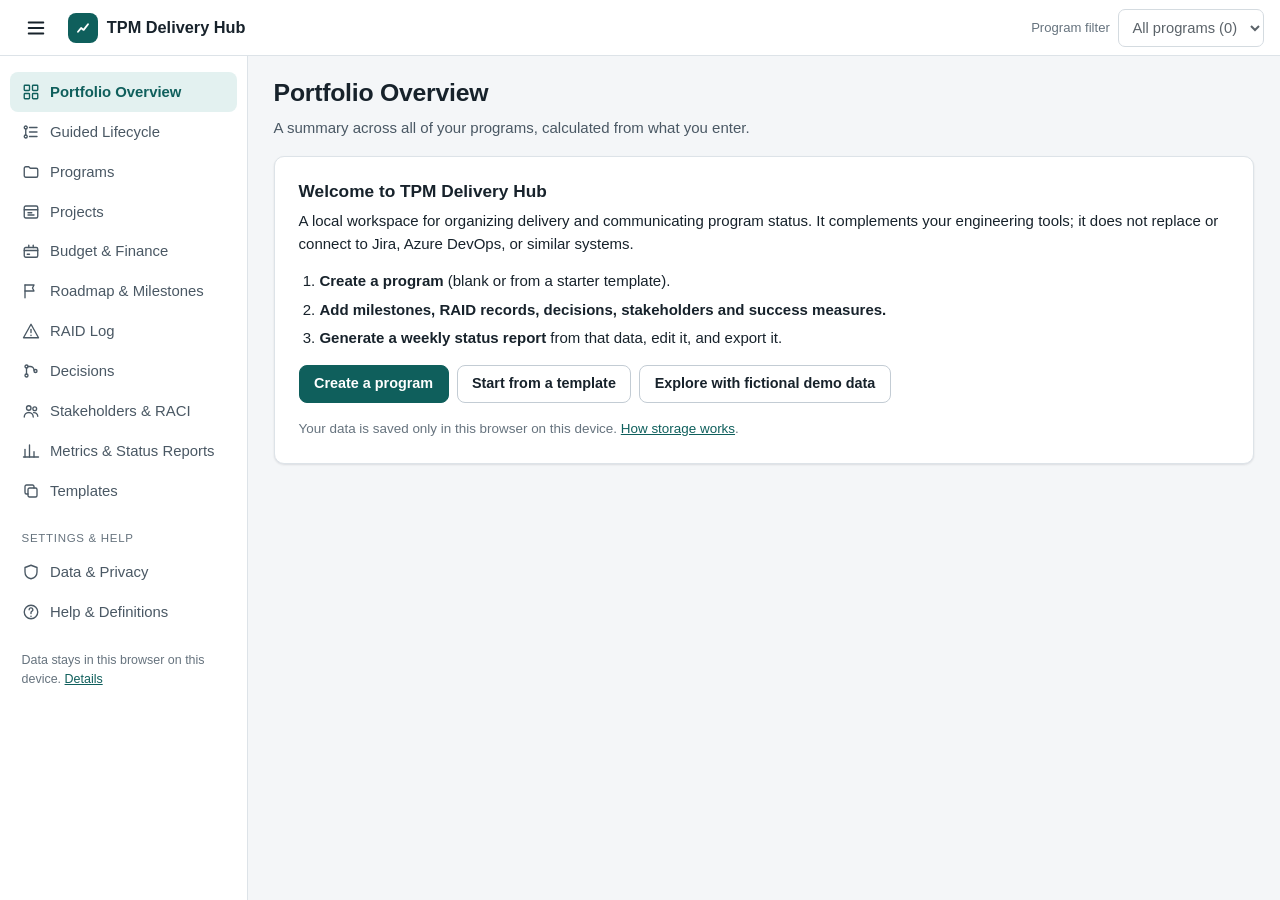
==== commit 2b8a0fee: "TPM Delivery Hub: add Budget & Finance module Co-Authored-By: Claude Opus 5.5 <noreply@anthropic.com" ====
--- a/tpm-delivery-hub/index.html
+++ b/tpm-delivery-hub/index.html
@@ -7,7 +7,7 @@
   <meta http-equiv="Content-Security-Policy" content="default-src 'self'; script-src 'self'; style-src 'self'; img-src 'self' data:; connect-src 'none'; object-src 'none'; base-uri 'none'; form-action 'none'">
   <title>TPM Delivery Hub</title>
   <link rel="icon" href="data:image/svg+xml,%3Csvg xmlns='http://www.w3.org/2000/svg' viewBox='0 0 32 32'%3E%3Crect width='32' height='32' rx='7' fill='%230f5f5c'/%3E%3Cpath d='M8 22l5-6 4 3 7-9' stroke='white' stroke-width='3' fill='none' stroke-linecap='round' stroke-linejoin='round'/%3E%3C/svg%3E">
-  <link rel="stylesheet" href="css/styles.css?v=1791999075">
+  <link rel="stylesheet" href="css/styles.css?v=1792079564">
 </head>
 <body>
   <a class="skip-link" href="#main">Skip to main content</a>
@@ -49,6 +49,6 @@
   <input type="file" id="file-csv" accept=".csv,text/csv" hidden>
 
   <noscript><p class="noscript">TPM Delivery Hub needs JavaScript enabled.</p></noscript>
-  <script type="module" src="js/app.js?v=1791999075"></script>
+  <script type="module" src="js/app.js?v=1792079564"></script>
 </body>
 </html>
--- a/tpm-delivery-hub/css/styles.css
+++ b/tpm-delivery-hub/css/styles.css
@@ -500,3 +500,41 @@
   .cl-item { flex-direction: column; gap: .5rem; }
   .cl-side { width: 100%; grid-template-columns: 1fr auto; align-items: center; }
 }
+
+/* ---------- Budget & Finance ---------- */
+.fin-banner { background: var(--warn-bg); border: 1px solid color-mix(in srgb, var(--warn) 40%, transparent); border-radius: var(--radius); padding: .65rem .9rem; font-size: .9rem; margin-bottom: 1rem; }
+.fin-picker { margin-bottom: .75rem; }
+.fin-budget-card { margin-bottom: .9rem; }
+.fin-facts { grid-template-columns: repeat(auto-fill, minmax(170px, 1fr)); }
+.fin-tabs a[role="tab"] { border: 0; background: none; font-weight: 600; color: var(--text-2); padding: .6rem .9rem; border-bottom: 3px solid transparent; text-decoration: none; white-space: nowrap; }
+.fin-tabs a[role="tab"][aria-selected="true"] { color: var(--accent); border-bottom-color: var(--accent); }
+.fin-panel { display: grid; gap: 1rem; }
+.fin-panel > * { margin-bottom: 0; min-width: 0; }
+.fin-kpis { grid-template-columns: repeat(auto-fill, minmax(210px, 1fr)); margin: 0; }
+.fin-kpis .kpi:first-child { grid-column: auto; }
+.fin-num { font-size: 1.45rem; font-variant-numeric: tabular-nums; }
+.fin-var { display: flex; flex-wrap: wrap; gap: .3rem; align-items: center; font-size: .85rem; font-weight: 600; }
+.fin-formula { font-size: .8rem; margin-top: .3rem; }
+.fin-formula summary { cursor: pointer; color: var(--accent); font-weight: 600; }
+.fin-formula p { margin: .3rem 0 0; color: var(--text-2); }
+.fin-kpi .link { margin-top: .25rem; }
+.fin-notes p { margin: .15rem 0; }
+.fin-table td.num, .fin-table th.num { white-space: nowrap; }
+.fin-table small { color: var(--muted); }
+.fin-seg { flex-wrap: wrap; }
+.fin-ra-list { list-style: none; margin: 0; padding: 0; display: grid; gap: .6rem; }
+.fin-ra { margin: 0; padding: .8rem .9rem; }
+.fin-ra p { margin: .2rem 0; }
+.fin-steps { grid-template-columns: repeat(7, minmax(130px, 1fr)); }
+.fin-step-notes { margin-top: 1rem; }
+.fin-explain { display: grid; gap: .8rem; margin-bottom: .8rem; }
+.fin-history { padding-left: 1.1rem; margin: 0; font-size: .88rem; display: grid; gap: .4rem; }
+.fin-history time { font-weight: 600; margin-right: .3rem; }
+.fin-errors li { color: var(--bad); }
+@media (max-width: 700px) { .fin-kpis { grid-template-columns: 1fr 1fr; } .fin-num { font-size: 1.15rem; } }
+.fin-mini-wrap { overflow-x: auto; border: 1px solid var(--border); border-radius: 8px; margin-bottom: .6rem; }
+.fin-mini { width: 100%; border-collapse: collapse; font-size: .85rem; font-variant-numeric: tabular-nums; }
+.fin-mini th, .fin-mini td { padding: .4rem .55rem; border-bottom: 1px solid var(--border); text-align: left; white-space: nowrap; }
+.fin-mini thead th { background: var(--surface-2); font-size: .72rem; text-transform: uppercase; color: var(--text-2); }
+.fin-mini td.num { text-align: right; }
+.fin-mini tr.closed { opacity: .65; }
